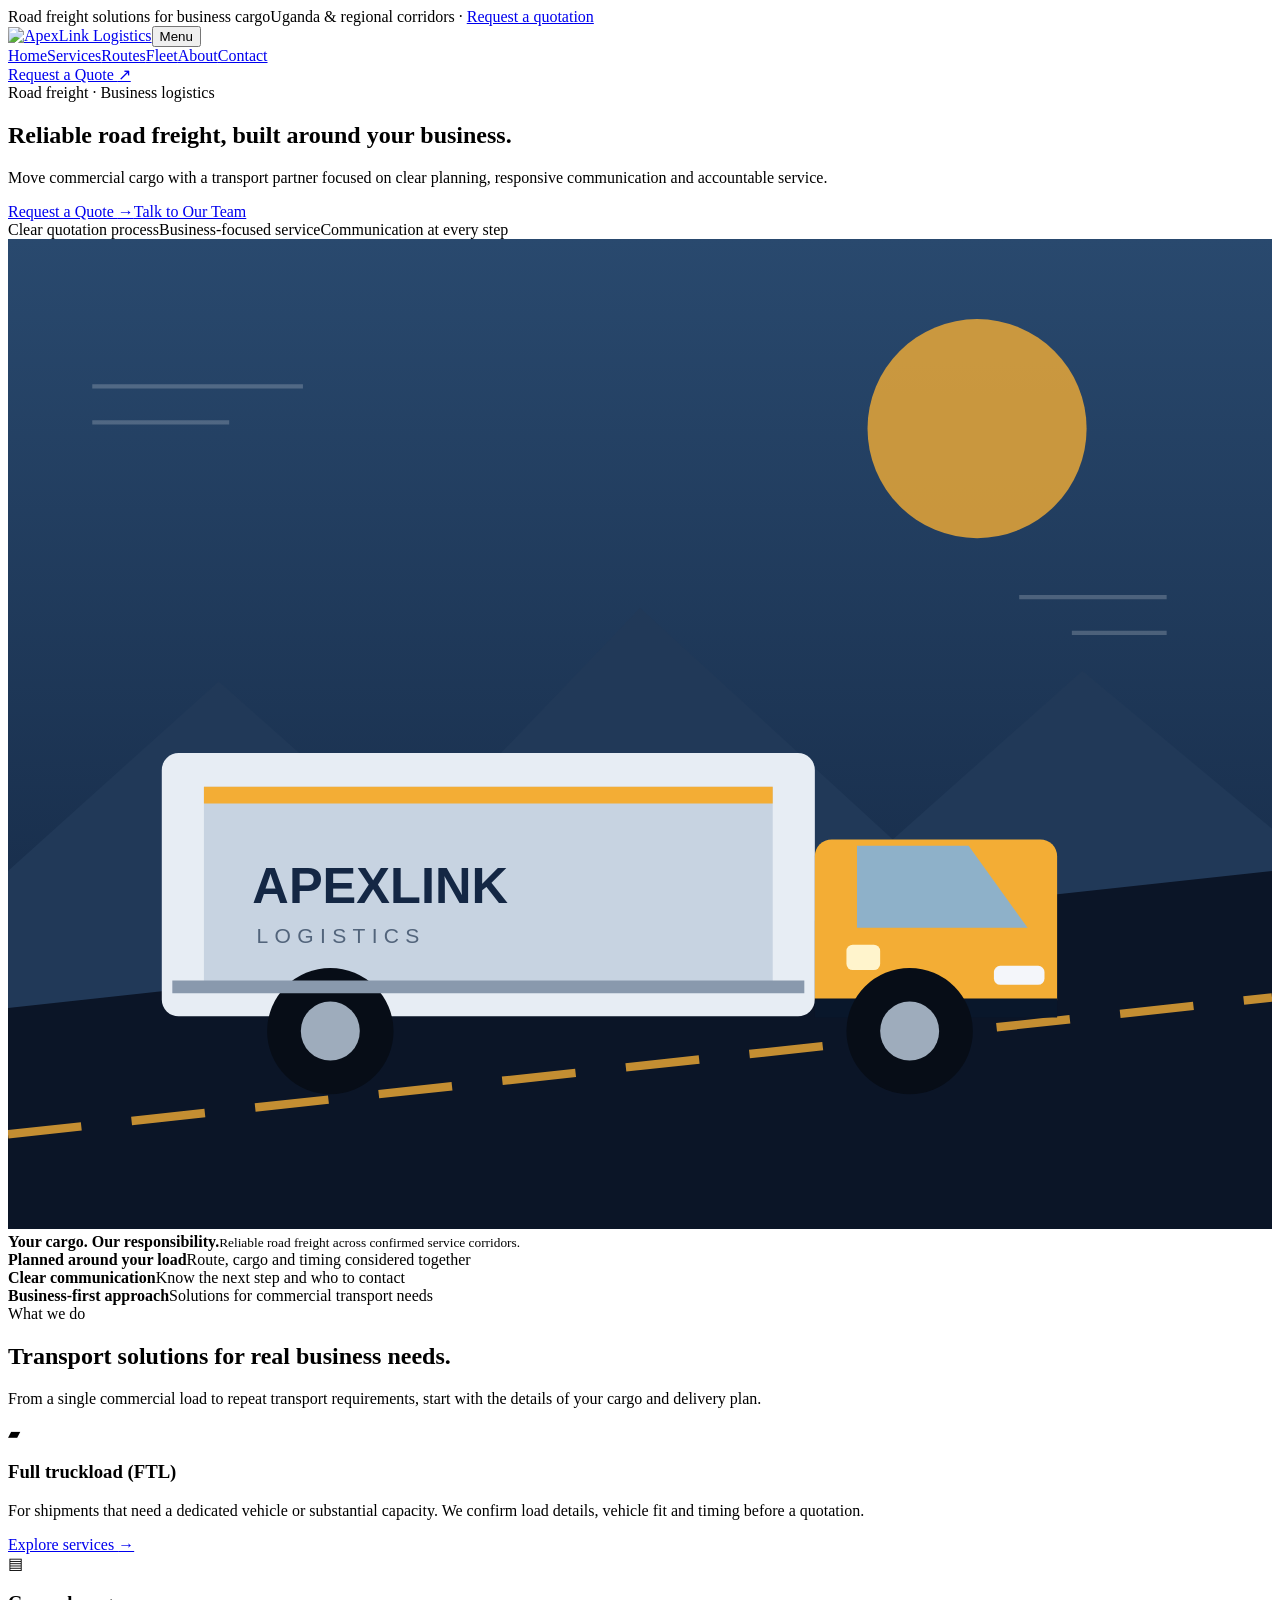
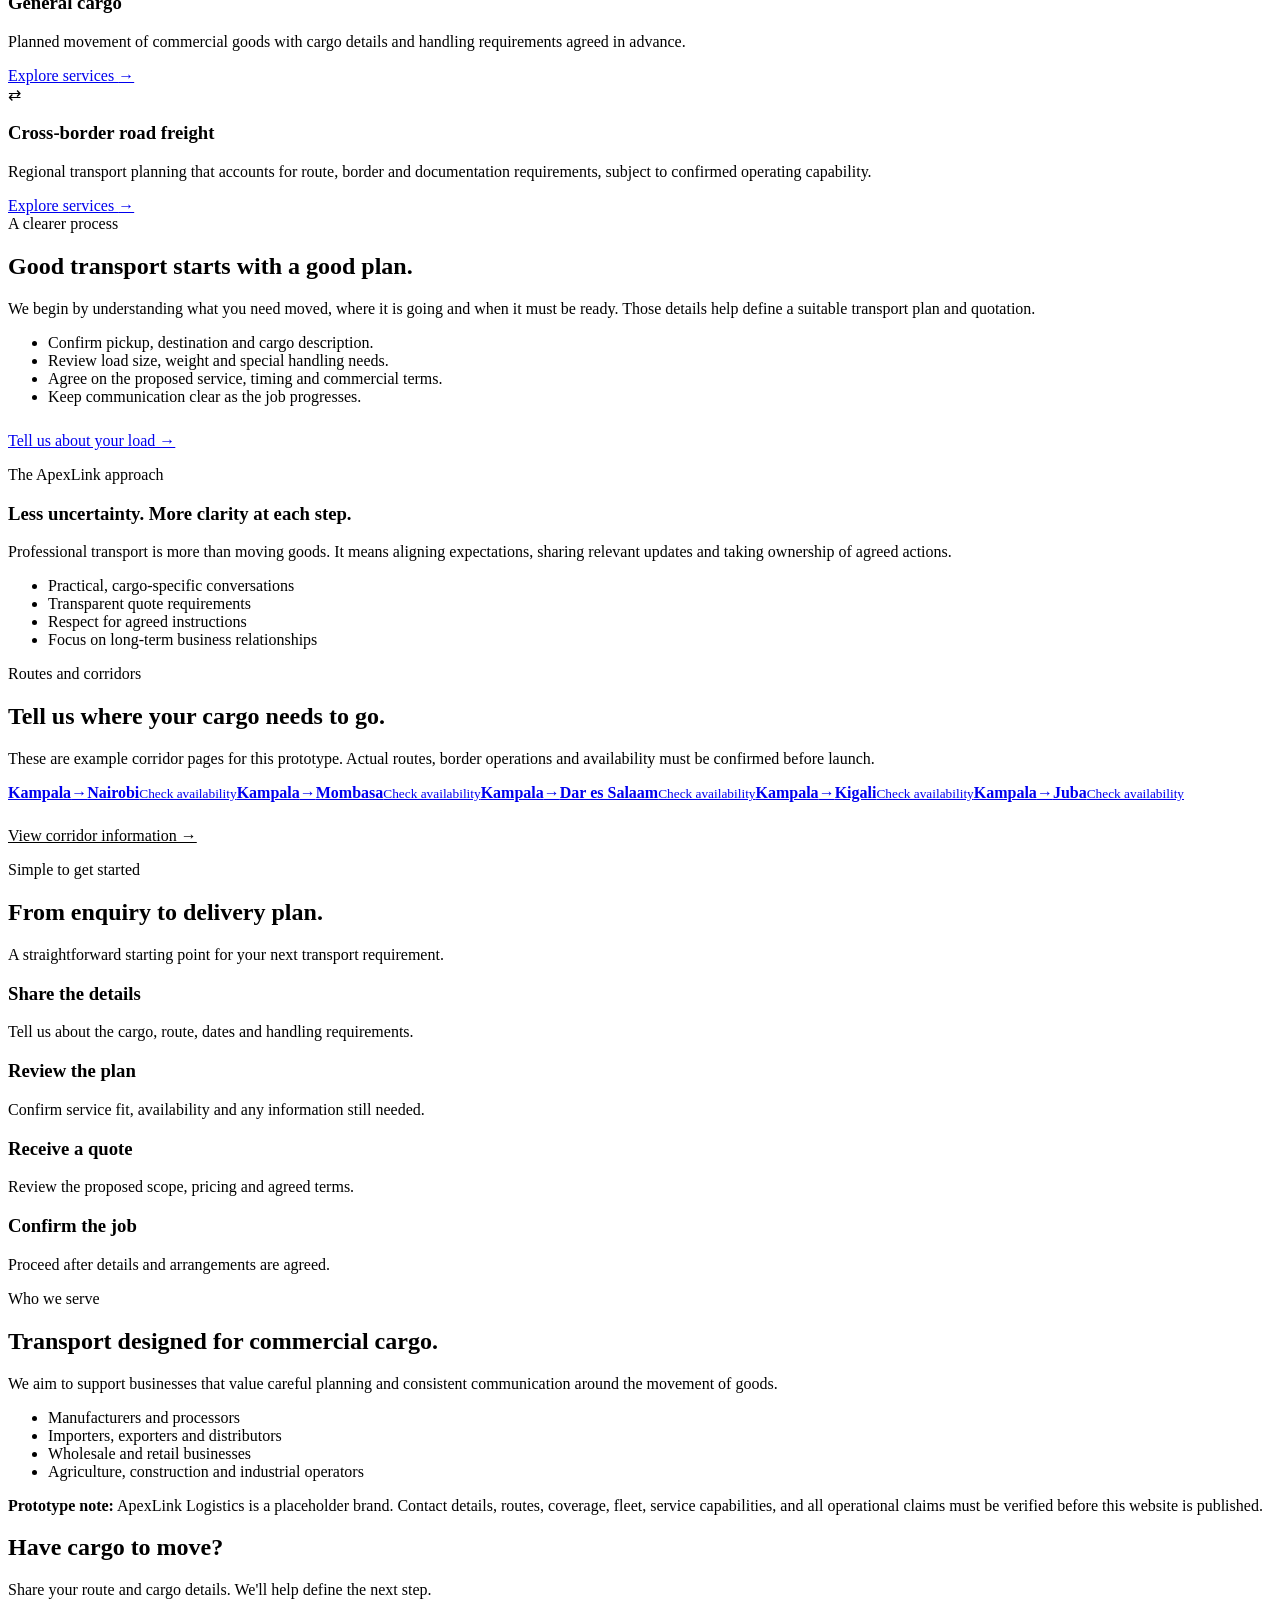
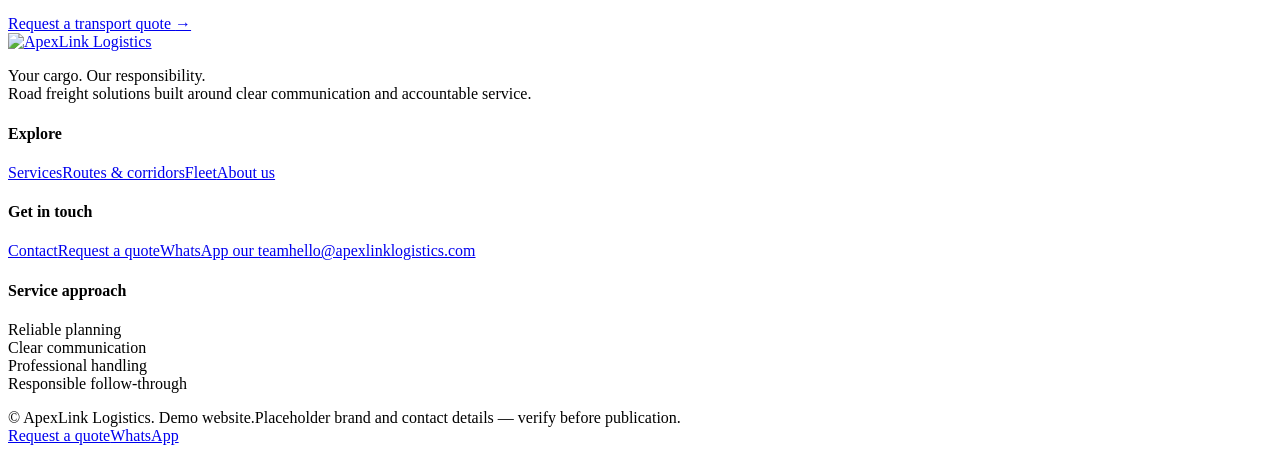
==== index.html @ e0ac4824 "Add files via upload" ====
<!doctype html><html lang="en"><head><meta charset="utf-8"><meta name="viewport" content="width=device-width, initial-scale=1"><meta name="description" content="Business-focused road freight and commercial cargo transport. Request a quotation from ApexLink Logistics."><meta name="theme-color" content="#0b1930"><title>Reliable Road Freight Across East Africa | ApexLink Logistics</title><link rel="icon" href="assets/logo.svg" type="image/svg+xml"><link rel="stylesheet" href="styles.css"></head><body><div class="topbar"><div class="container"><span>Road freight solutions for business cargo</span><span class="topbar-right">Uganda &amp; regional corridors · <a href="contact.html">Request a quotation</a></span></div></div><div class="nav-wrap"><div class="container nav"><a href="index.html" aria-label="ApexLink Logistics home"><img class="logo" src="assets/logo.svg" alt="ApexLink Logistics"></a><button class="menu-toggle" aria-expanded="false" aria-label="Toggle navigation">Menu</button><nav class="nav-links" aria-label="Main navigation"><a class="active" href="index.html">Home</a><a class="" href="services.html">Services</a><a class="" href="routes.html">Routes</a><a class="" href="fleet.html">Fleet</a><a class="" href="about.html">About</a><a class="" href="contact.html">Contact</a></nav><div class="nav-actions"><a class="btn btn-primary" href="contact.html#quote">Request a Quote <span>↗</span></a></div></div></div><main><section class="hero"><div class="container hero-grid"><div class="hero-copy"><span class="eyebrow">Road freight · Business logistics</span><h1>Reliable road freight, built around your business.</h1><p class="lead">Move commercial cargo with a transport partner focused on clear planning, responsive communication and accountable service.</p><div class="hero-actions"><a class="btn btn-primary" href="contact.html#quote">Request a Quote <span>→</span></a><a class="btn btn-outline" data-whatsapp href="https://wa.me/256702773182">Talk to Our Team</a></div><div class="trust-row"><span>Clear quotation process</span><span>Business-focused service</span><span>Communication at every step</span></div></div><div class="hero-visual"><svg viewBox="0 0 600 470" xmlns="http://www.w3.org/2000/svg" aria-label="Illustration of a freight truck on the road" role="img"><defs><linearGradient id="sky" x1="0" y1="0" x2="0" y2="1"><stop stop-color="#29496e"/><stop offset="1" stop-color="#10213b"/></linearGradient></defs><rect width="600" height="470" fill="url(#sky)"/><circle cx="460" cy="90" r="52" fill="#f3ad35" opacity=".8"/><path d="M0 300 100 210 190 290 300 175 420 285 510 205 600 280V470H0Z" fill="#213958"/><path d="M0 365 600 300V470H0Z" fill="#0b1527"/><path d="M0 425 600 360" stroke="#f3ad35" stroke-width="4" stroke-dasharray="35 24" opacity=".8"/><g transform="translate(48 210)"><rect x="25" y="34" width="310" height="125" rx="8" fill="#e7edf4"/><path d="M45 50h270v93H45z" fill="#c7d3e1"/><path d="M45 50h270v8H45z" fill="#f3ad35"/><rect x="335" y="75" width="115" height="84" rx="8" fill="#f3ad35"/><path d="M355 78h53l28 39h-81z" fill="#8eb1c9"/><rect x="350" y="125" width="16" height="12" rx="3" fill="#fff4cc"/><rect x="420" y="135" width="24" height="9" rx="3" fill="#f4f6fa"/><path d="M335 155h115" stroke="#09172b" stroke-width="9"/><circle cx="105" cy="166" r="30" fill="#070d17"/><circle cx="105" cy="166" r="14" fill="#9eacbc"/><circle cx="380" cy="166" r="30" fill="#070d17"/><circle cx="380" cy="166" r="14" fill="#9eacbc"/><path d="M30 145h300" stroke="#8999ad" stroke-width="6"/><text x="68" y="105" font-family="Arial,sans-serif" font-size="24" font-weight="700" fill="#142744">APEXLINK</text><text x="70" y="124" font-family="Arial,sans-serif" font-size="10" letter-spacing="3" fill="#52647b">LOGISTICS</text></g><path d="M40 70h100M40 87h65M480 170h70M505 187h45" stroke="#fff" stroke-width="2" opacity=".2"/></svg><div class="visual-label"><strong>Your cargo. Our responsibility.</strong><small>Reliable road freight across confirmed service corridors.</small></div></div></div></section><div class="hero-stats"><div class="container stats-grid"><div class="stat"><strong>Planned around your load</strong><span>Route, cargo and timing considered together</span></div><div class="stat"><strong>Clear communication</strong><span>Know the next step and who to contact</span></div><div class="stat"><strong>Business-first approach</strong><span>Solutions for commercial transport needs</span></div></div></div><section class="section"><div class="container"><div class="section-head"><span class="eyebrow">What we do</span><h2>Transport solutions for real business needs.</h2><p>From a single commercial load to repeat transport requirements, start with the details of your cargo and delivery plan.</p></div><div class="cards"><article class="card"><div class="icon">▰</div><h3>Full truckload (FTL)</h3><p>For shipments that need a dedicated vehicle or substantial capacity. We confirm load details, vehicle fit and timing before a quotation.</p><a class="text-link" href="services.html">Explore services <span>→</span></a></article><article class="card"><div class="icon">▤</div><h3>General cargo</h3><p>Planned movement of commercial goods with cargo details and handling requirements agreed in advance.</p><a class="text-link" href="services.html">Explore services <span>→</span></a></article><article class="card"><div class="icon">⇄</div><h3>Cross-border road freight</h3><p>Regional transport planning that accounts for route, border and documentation requirements, subject to confirmed operating capability.</p><a class="text-link" href="services.html">Explore services <span>→</span></a></article></div></div></section><section class="section section-soft"><div class="container split"><div><span class="eyebrow">A clearer process</span><h2>Good transport starts with a good plan.</h2><p>We begin by understanding what you need moved, where it is going and when it must be ready. Those details help define a suitable transport plan and quotation.</p><ul class="check-list"><li>Confirm pickup, destination and cargo description.</li><li>Review load size, weight and special handling needs.</li><li>Agree on the proposed service, timing and commercial terms.</li><li>Keep communication clear as the job progresses.</li></ul><p style="margin-top:26px"><a class="btn btn-dark" href="contact.html#quote">Tell us about your load →</a></p></div><div class="feature-panel"><span class="eyebrow">The ApexLink approach</span><h3>Less uncertainty. More clarity at each step.</h3><p>Professional transport is more than moving goods. It means aligning expectations, sharing relevant updates and taking ownership of agreed actions.</p><ul class="check-list"><li>Practical, cargo-specific conversations</li><li>Transparent quote requirements</li><li>Respect for agreed instructions</li><li>Focus on long-term business relationships</li></ul></div></div></section><section class="section section-dark"><div class="container"><div class="section-head"><span class="eyebrow">Routes and corridors</span><h2>Tell us where your cargo needs to go.</h2><p>These are example corridor pages for this prototype. Actual routes, border operations and availability must be confirmed before launch.</p></div><div class="route-list"><a class="route" href="routes.html"><strong>Kampala</strong><span class="arrow">→</span><strong>Nairobi</strong><small>Check availability</small></a><a class="route" href="routes.html"><strong>Kampala</strong><span class="arrow">→</span><strong>Mombasa</strong><small>Check availability</small></a><a class="route" href="routes.html"><strong>Kampala</strong><span class="arrow">→</span><strong>Dar es Salaam</strong><small>Check availability</small></a><a class="route" href="routes.html"><strong>Kampala</strong><span class="arrow">→</span><strong>Kigali</strong><small>Check availability</small></a><a class="route" href="routes.html"><strong>Kampala</strong><span class="arrow">→</span><strong>Juba</strong><small>Check availability</small></a></div><p style="margin-top:25px"><a class="text-link" href="routes.html" style="color:var(--amber)">View corridor information →</a></p></div></section><section class="section"><div class="container"><div class="section-head center"><span class="eyebrow">Simple to get started</span><h2>From enquiry to delivery plan.</h2><p>A straightforward starting point for your next transport requirement.</p></div><div class="steps"><div class="step"><h3>Share the details</h3><p>Tell us about the cargo, route, dates and handling requirements.</p></div><div class="step"><h3>Review the plan</h3><p>Confirm service fit, availability and any information still needed.</p></div><div class="step"><h3>Receive a quote</h3><p>Review the proposed scope, pricing and agreed terms.</p></div><div class="step"><h3>Confirm the job</h3><p>Proceed after details and arrangements are agreed.</p></div></div></div></section><section class="section section-soft"><div class="container split"><div><span class="eyebrow">Who we serve</span><h2>Transport designed for commercial cargo.</h2><p>We aim to support businesses that value careful planning and consistent communication around the movement of goods.</p><ul class="check-list"><li>Manufacturers and processors</li><li>Importers, exporters and distributors</li><li>Wholesale and retail businesses</li><li>Agriculture, construction and industrial operators</li></ul></div><div><div class="notice"><strong>Prototype note:</strong> ApexLink Logistics is a placeholder brand. Contact details, routes, coverage, fleet, service capabilities, and all operational claims must be verified before this website is published.</div></div></div></section></main><section class="cta-band"><div class="container"><div><h2>Have cargo to move?</h2><p>Share your route and cargo details. We'll help define the next step.</p></div><a class="btn" href="contact.html#quote">Request a transport quote <span>→</span></a></div></section><footer class="footer"><div class="container"><div class="footer-grid"><div><a href="index.html"><img class="logo" src="assets/logo.svg" alt="ApexLink Logistics"></a><p>Your cargo. Our responsibility.<br>Road freight solutions built around clear communication and accountable service.</p></div><div><h4>Explore</h4><div class="footer-links"><a href="services.html">Services</a><a href="routes.html">Routes &amp; corridors</a><a href="fleet.html">Fleet</a><a href="about.html">About us</a></div></div><div><h4>Get in touch</h4><div class="footer-links"><a href="contact.html">Contact</a><a href="contact.html#quote">Request a quote</a><a href="https://wa.me/256702773182" data-whatsapp>WhatsApp our team</a><a href="mailto:hello@apexlinklogistics.com">hello@apexlinklogistics.com</a></div></div><div><h4>Service approach</h4><p>Reliable planning<br>Clear communication<br>Professional handling<br>Responsible follow-through</p></div></div><div class="footer-bottom"><span>© <span data-year></span> ApexLink Logistics. Demo website.</span><span>Placeholder brand and contact details — verify before publication.</span></div></div></footer><div class="mobile-sticky"><a class="btn btn-dark" href="contact.html#quote">Request a quote</a><a class="btn btn-primary" data-whatsapp href="https://wa.me/256702773182">WhatsApp</a></div><script src="script.js"></script></body></html>
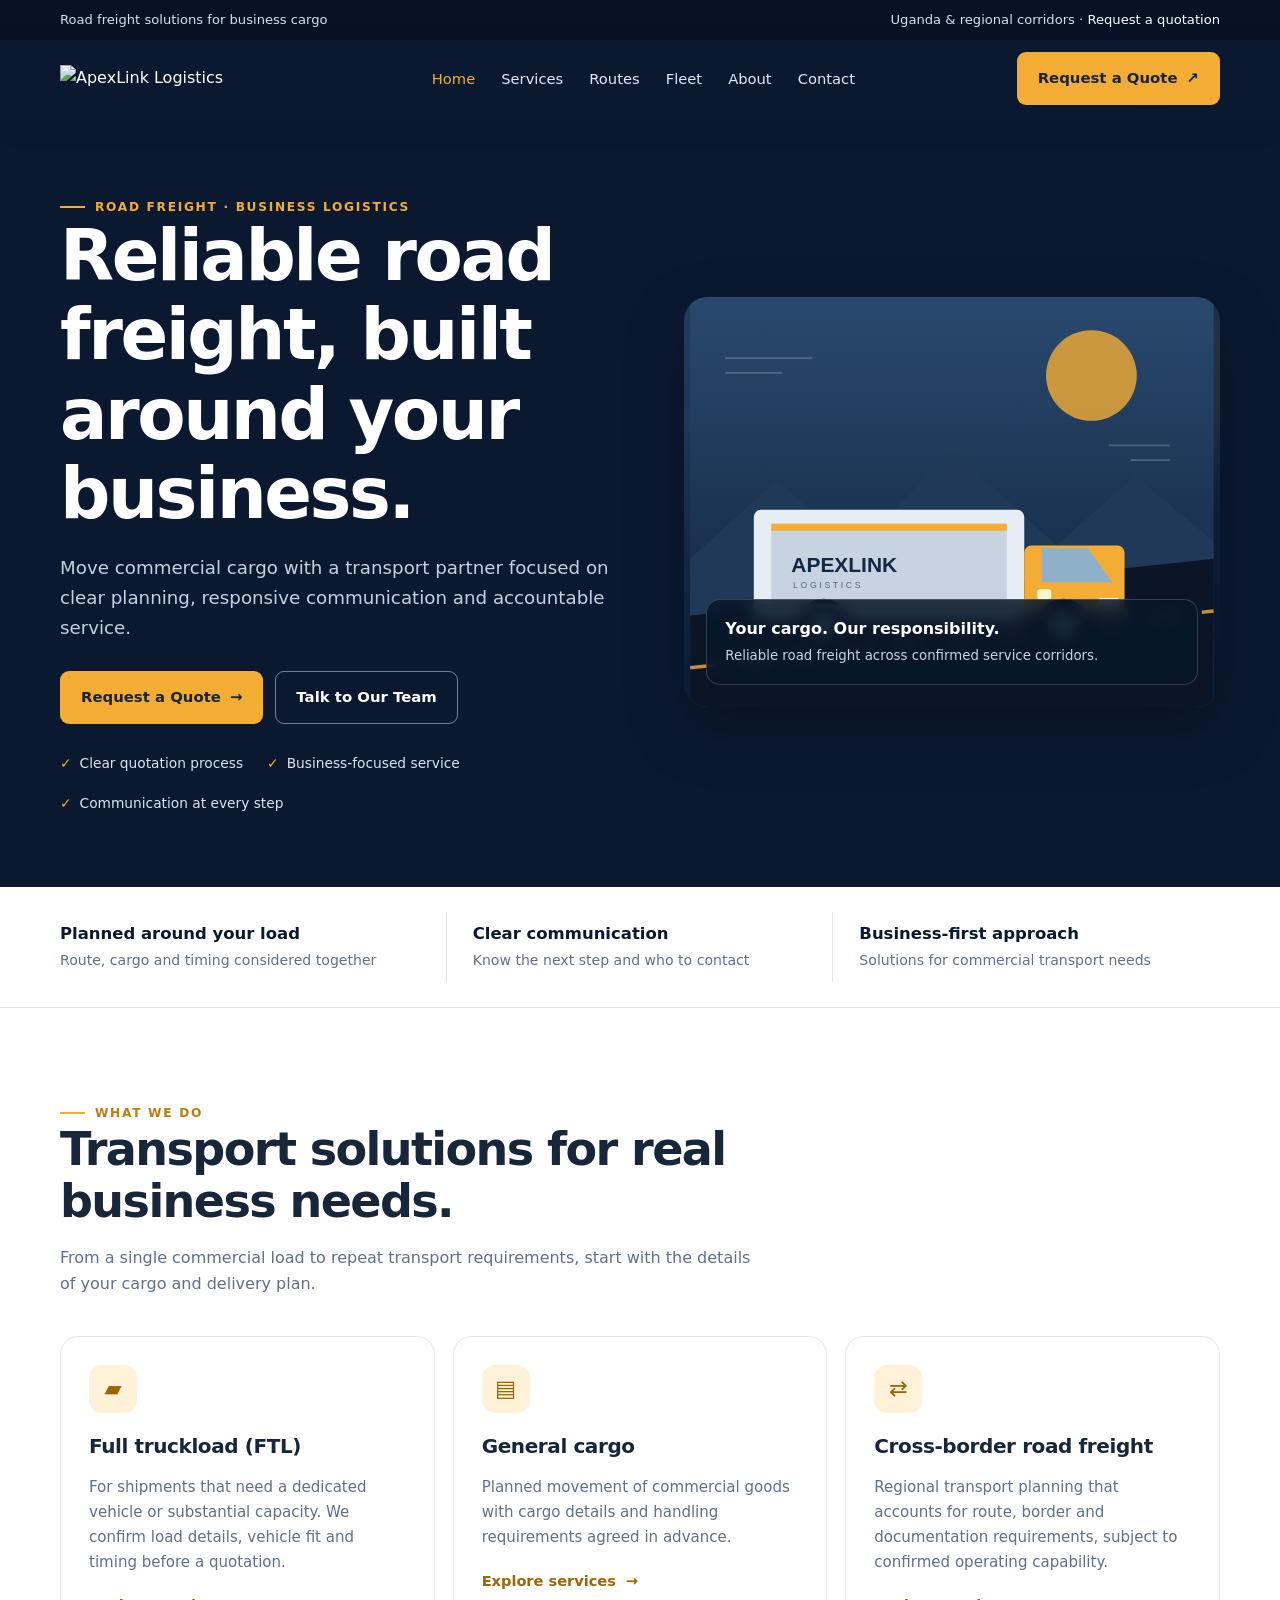
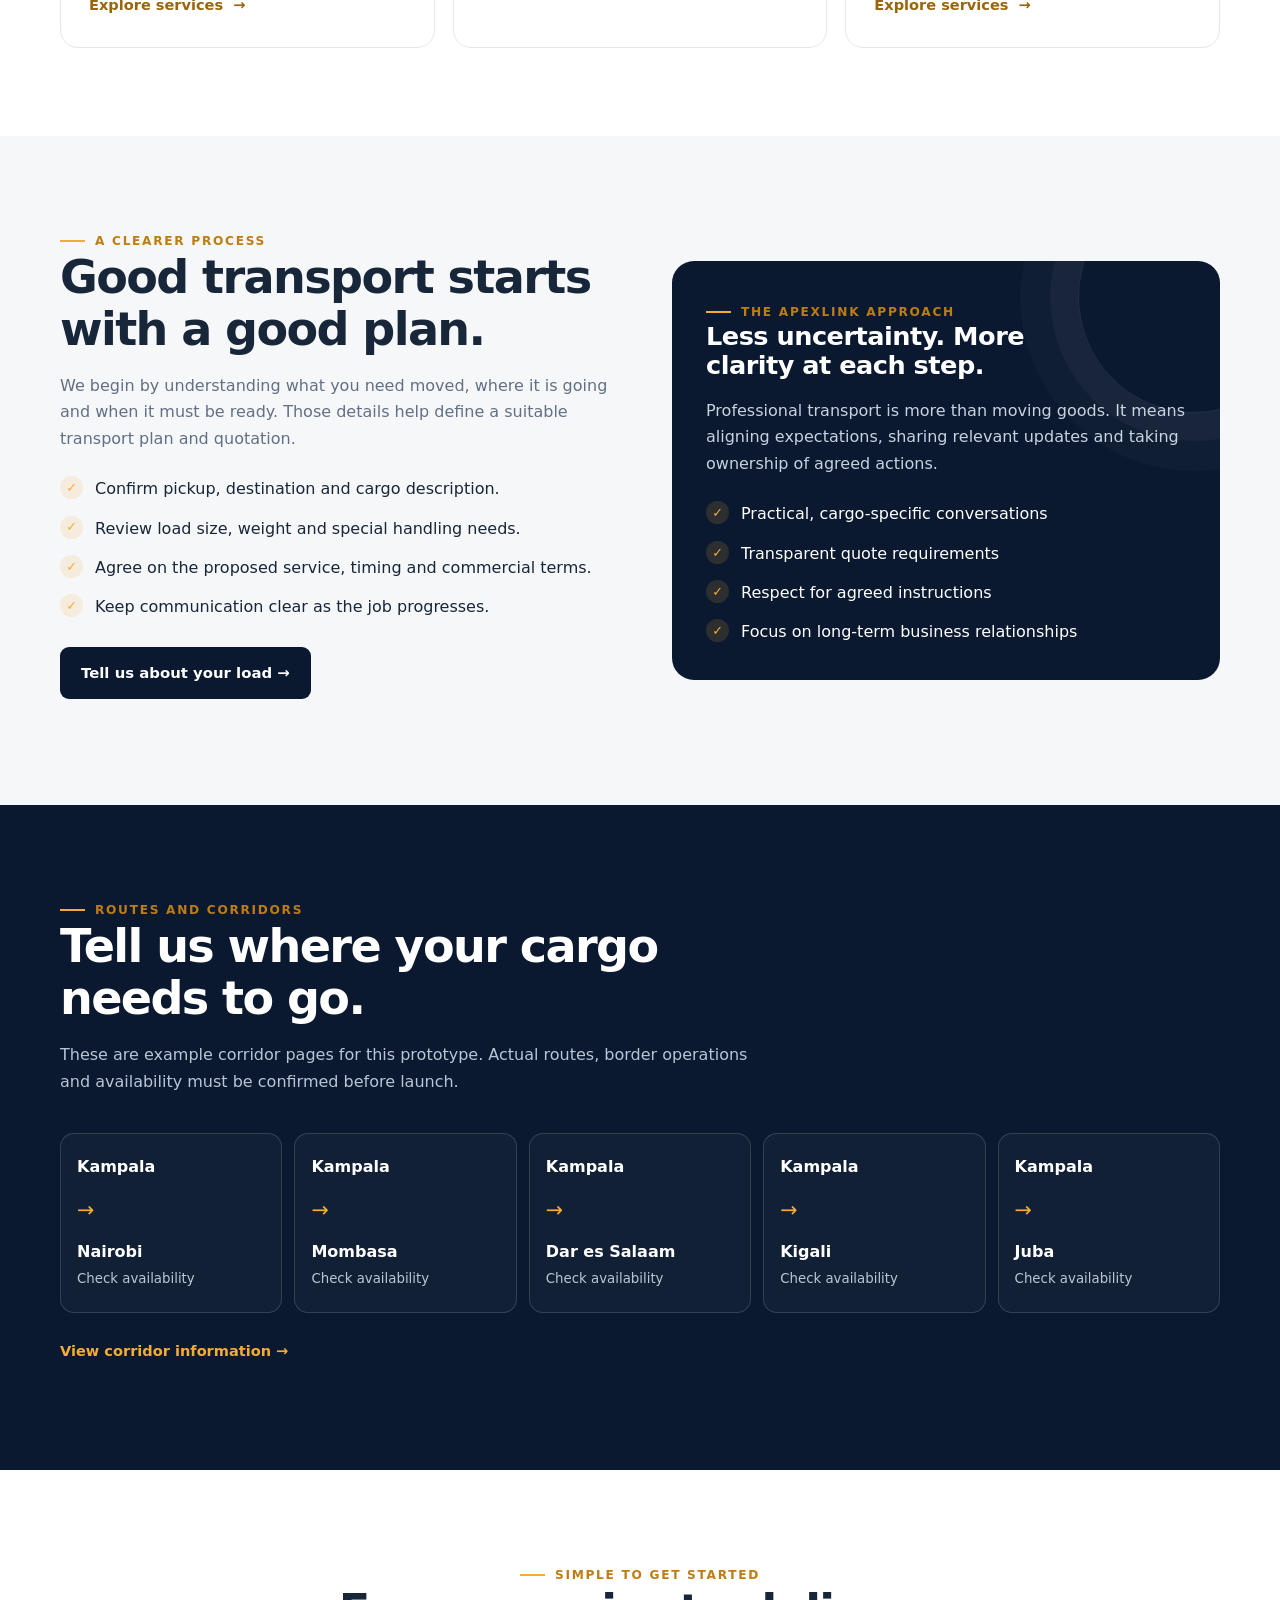
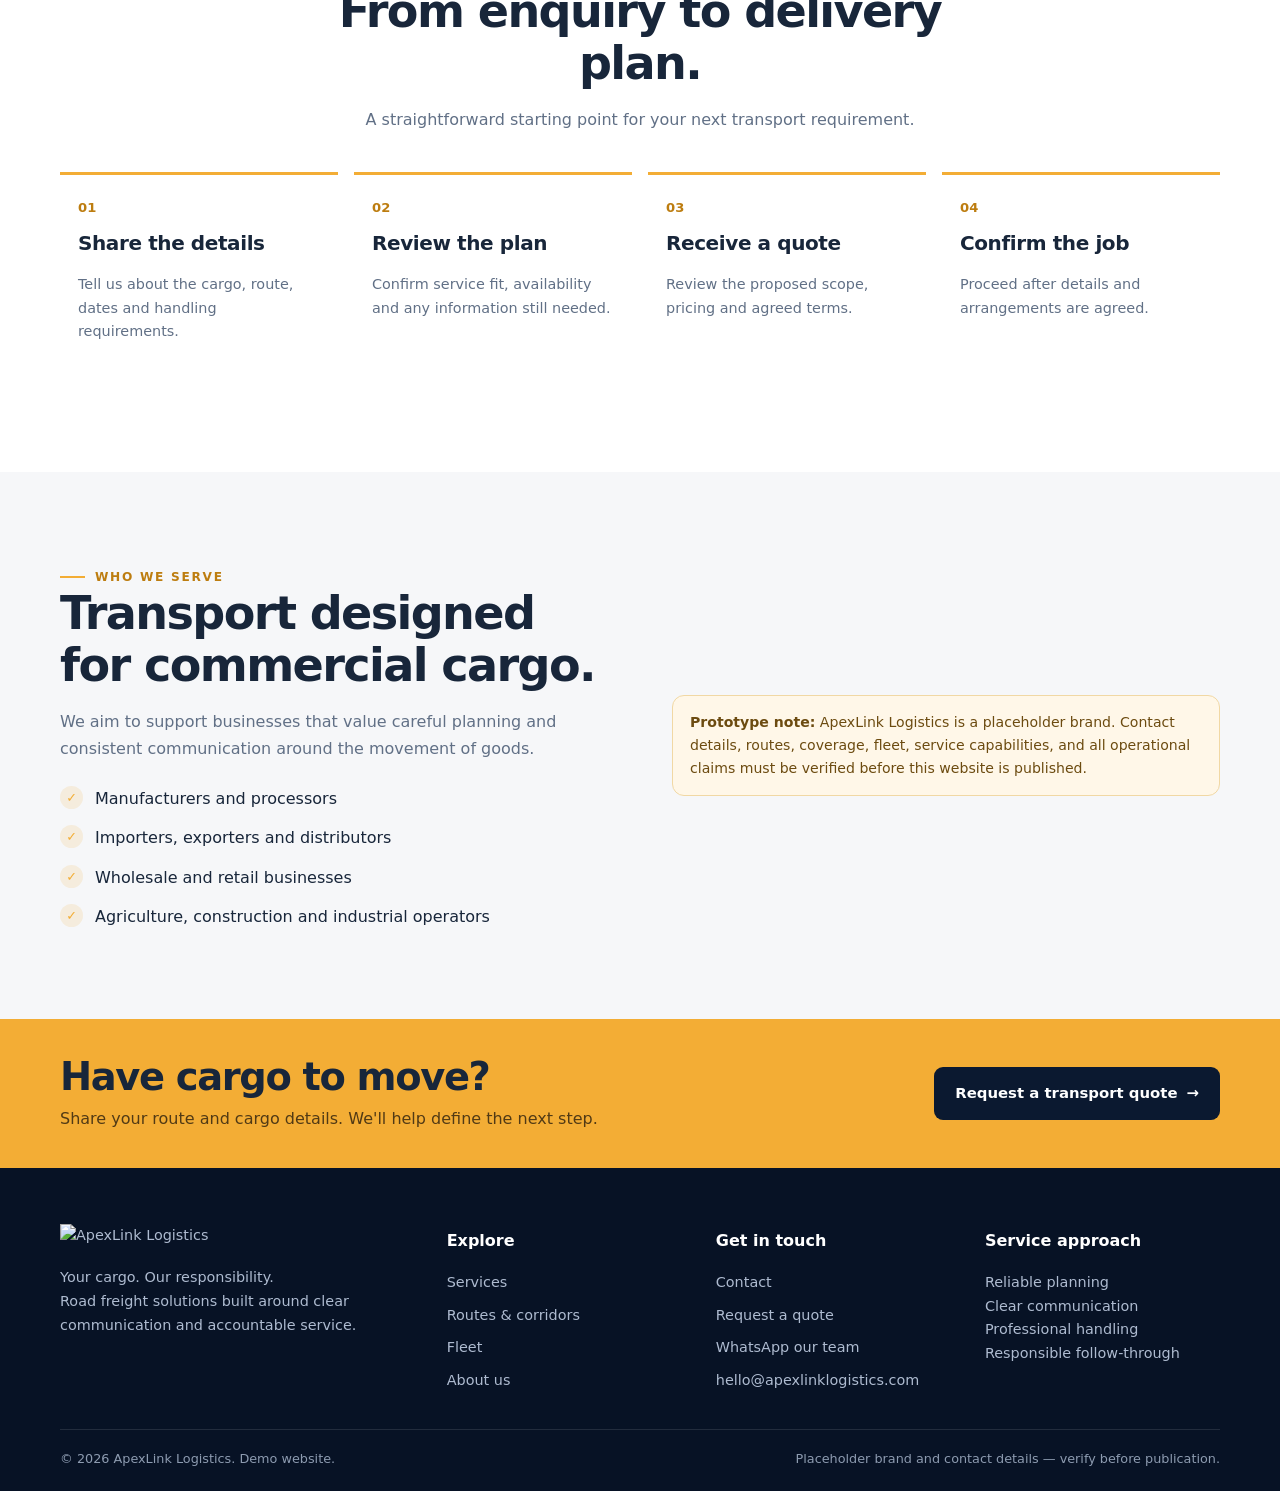
==== commit 387ef26b: "Add files via upload" ====
--- a/index.html
+++ b/index.html
@@ -1 +1 @@
-<!doctype html><html lang="en"><head><meta charset="utf-8"><meta name="viewport" content="width=device-width, initial-scale=1"><meta name="description" content="Business-focused road freight and commercial cargo transport. Request a quotation from ApexLink Logistics."><meta name="theme-color" content="#0b1930"><title>Reliable Road Freight Across East Africa | ApexLink Logistics</title><link rel="icon" href="assets/logo.svg" type="image/svg+xml"><link rel="stylesheet" href="styles.css"></head><body><div class="topbar"><div class="container"><span>Road freight solutions for business cargo</span><span class="topbar-right">Uganda &amp; regional corridors · <a href="contact.html">Request a quotation</a></span></div></div><div class="nav-wrap"><div class="container nav"><a href="index.html" aria-label="ApexLink Logistics home"><img class="logo" src="assets/logo.svg" alt="ApexLink Logistics"></a><button class="menu-toggle" aria-expanded="false" aria-label="Toggle navigation">Menu</button><nav class="nav-links" aria-label="Main navigation"><a class="active" href="index.html">Home</a><a class="" href="services.html">Services</a><a class="" href="routes.html">Routes</a><a class="" href="fleet.html">Fleet</a><a class="" href="about.html">About</a><a class="" href="contact.html">Contact</a></nav><div class="nav-actions"><a class="btn btn-primary" href="contact.html#quote">Request a Quote <span>↗</span></a></div></div></div><main><section class="hero"><div class="container hero-grid"><div class="hero-copy"><span class="eyebrow">Road freight · Business logistics</span><h1>Reliable road freight, built around your business.</h1><p class="lead">Move commercial cargo with a transport partner focused on clear planning, responsive communication and accountable service.</p><div class="hero-actions"><a class="btn btn-primary" href="contact.html#quote">Request a Quote <span>→</span></a><a class="btn btn-outline" data-whatsapp href="https://wa.me/256702773182">Talk to Our Team</a></div><div class="trust-row"><span>Clear quotation process</span><span>Business-focused service</span><span>Communication at every step</span></div></div><div class="hero-visual"><svg viewBox="0 0 600 470" xmlns="http://www.w3.org/2000/svg" aria-label="Illustration of a freight truck on the road" role="img"><defs><linearGradient id="sky" x1="0" y1="0" x2="0" y2="1"><stop stop-color="#29496e"/><stop offset="1" stop-color="#10213b"/></linearGradient></defs><rect width="600" height="470" fill="url(#sky)"/><circle cx="460" cy="90" r="52" fill="#f3ad35" opacity=".8"/><path d="M0 300 100 210 190 290 300 175 420 285 510 205 600 280V470H0Z" fill="#213958"/><path d="M0 365 600 300V470H0Z" fill="#0b1527"/><path d="M0 425 600 360" stroke="#f3ad35" stroke-width="4" stroke-dasharray="35 24" opacity=".8"/><g transform="translate(48 210)"><rect x="25" y="34" width="310" height="125" rx="8" fill="#e7edf4"/><path d="M45 50h270v93H45z" fill="#c7d3e1"/><path d="M45 50h270v8H45z" fill="#f3ad35"/><rect x="335" y="75" width="115" height="84" rx="8" fill="#f3ad35"/><path d="M355 78h53l28 39h-81z" fill="#8eb1c9"/><rect x="350" y="125" width="16" height="12" rx="3" fill="#fff4cc"/><rect x="420" y="135" width="24" height="9" rx="3" fill="#f4f6fa"/><path d="M335 155h115" stroke="#09172b" stroke-width="9"/><circle cx="105" cy="166" r="30" fill="#070d17"/><circle cx="105" cy="166" r="14" fill="#9eacbc"/><circle cx="380" cy="166" r="30" fill="#070d17"/><circle cx="380" cy="166" r="14" fill="#9eacbc"/><path d="M30 145h300" stroke="#8999ad" stroke-width="6"/><text x="68" y="105" font-family="Arial,sans-serif" font-size="24" font-weight="700" fill="#142744">APEXLINK</text><text x="70" y="124" font-family="Arial,sans-serif" font-size="10" letter-spacing="3" fill="#52647b">LOGISTICS</text></g><path d="M40 70h100M40 87h65M480 170h70M505 187h45" stroke="#fff" stroke-width="2" opacity=".2"/></svg><div class="visual-label"><strong>Your cargo. Our responsibility.</strong><small>Reliable road freight across confirmed service corridors.</small></div></div></div></section><div class="hero-stats"><div class="container stats-grid"><div class="stat"><strong>Planned around your load</strong><span>Route, cargo and timing considered together</span></div><div class="stat"><strong>Clear communication</strong><span>Know the next step and who to contact</span></div><div class="stat"><strong>Business-first approach</strong><span>Solutions for commercial transport needs</span></div></div></div><section class="section"><div class="container"><div class="section-head"><span class="eyebrow">What we do</span><h2>Transport solutions for real business needs.</h2><p>From a single commercial load to repeat transport requirements, start with the details of your cargo and delivery plan.</p></div><div class="cards"><article class="card"><div class="icon">▰</div><h3>Full truckload (FTL)</h3><p>For shipments that need a dedicated vehicle or substantial capacity. We confirm load details, vehicle fit and timing before a quotation.</p><a class="text-link" href="services.html">Explore services <span>→</span></a></article><article class="card"><div class="icon">▤</div><h3>General cargo</h3><p>Planned movement of commercial goods with cargo details and handling requirements agreed in advance.</p><a class="text-link" href="services.html">Explore services <span>→</span></a></article><article class="card"><div class="icon">⇄</div><h3>Cross-border road freight</h3><p>Regional transport planning that accounts for route, border and documentation requirements, subject to confirmed operating capability.</p><a class="text-link" href="services.html">Explore services <span>→</span></a></article></div></div></section><section class="section section-soft"><div class="container split"><div><span class="eyebrow">A clearer process</span><h2>Good transport starts with a good plan.</h2><p>We begin by understanding what you need moved, where it is going and when it must be ready. Those details help define a suitable transport plan and quotation.</p><ul class="check-list"><li>Confirm pickup, destination and cargo description.</li><li>Review load size, weight and special handling needs.</li><li>Agree on the proposed service, timing and commercial terms.</li><li>Keep communication clear as the job progresses.</li></ul><p style="margin-top:26px"><a class="btn btn-dark" href="contact.html#quote">Tell us about your load →</a></p></div><div class="feature-panel"><span class="eyebrow">The ApexLink approach</span><h3>Less uncertainty. More clarity at each step.</h3><p>Professional transport is more than moving goods. It means aligning expectations, sharing relevant updates and taking ownership of agreed actions.</p><ul class="check-list"><li>Practical, cargo-specific conversations</li><li>Transparent quote requirements</li><li>Respect for agreed instructions</li><li>Focus on long-term business relationships</li></ul></div></div></section><section class="section section-dark"><div class="container"><div class="section-head"><span class="eyebrow">Routes and corridors</span><h2>Tell us where your cargo needs to go.</h2><p>These are example corridor pages for this prototype. Actual routes, border operations and availability must be confirmed before launch.</p></div><div class="route-list"><a class="route" href="routes.html"><strong>Kampala</strong><span class="arrow">→</span><strong>Nairobi</strong><small>Check availability</small></a><a class="route" href="routes.html"><strong>Kampala</strong><span class="arrow">→</span><strong>Mombasa</strong><small>Check availability</small></a><a class="route" href="routes.html"><strong>Kampala</strong><span class="arrow">→</span><strong>Dar es Salaam</strong><small>Check availability</small></a><a class="route" href="routes.html"><strong>Kampala</strong><span class="arrow">→</span><strong>Kigali</strong><small>Check availability</small></a><a class="route" href="routes.html"><strong>Kampala</strong><span class="arrow">→</span><strong>Juba</strong><small>Check availability</small></a></div><p style="margin-top:25px"><a class="text-link" href="routes.html" style="color:var(--amber)">View corridor information →</a></p></div></section><section class="section"><div class="container"><div class="section-head center"><span class="eyebrow">Simple to get started</span><h2>From enquiry to delivery plan.</h2><p>A straightforward starting point for your next transport requirement.</p></div><div class="steps"><div class="step"><h3>Share the details</h3><p>Tell us about the cargo, route, dates and handling requirements.</p></div><div class="step"><h3>Review the plan</h3><p>Confirm service fit, availability and any information still needed.</p></div><div class="step"><h3>Receive a quote</h3><p>Review the proposed scope, pricing and agreed terms.</p></div><div class="step"><h3>Confirm the job</h3><p>Proceed after details and arrangements are agreed.</p></div></div></div></section><section class="section section-soft"><div class="container split"><div><span class="eyebrow">Who we serve</span><h2>Transport designed for commercial cargo.</h2><p>We aim to support businesses that value careful planning and consistent communication around the movement of goods.</p><ul class="check-list"><li>Manufacturers and processors</li><li>Importers, exporters and distributors</li><li>Wholesale and retail businesses</li><li>Agriculture, construction and industrial operators</li></ul></div><div><div class="notice"><strong>Prototype note:</strong> ApexLink Logistics is a placeholder brand. Contact details, routes, coverage, fleet, service capabilities, and all operational claims must be verified before this website is published.</div></div></div></section></main><section class="cta-band"><div class="container"><div><h2>Have cargo to move?</h2><p>Share your route and cargo details. We'll help define the next step.</p></div><a class="btn" href="contact.html#quote">Request a transport quote <span>→</span></a></div></section><footer class="footer"><div class="container"><div class="footer-grid"><div><a href="index.html"><img class="logo" src="assets/logo.svg" alt="ApexLink Logistics"></a><p>Your cargo. Our responsibility.<br>Road freight solutions built around clear communication and accountable service.</p></div><div><h4>Explore</h4><div class="footer-links"><a href="services.html">Services</a><a href="routes.html">Routes &amp; corridors</a><a href="fleet.html">Fleet</a><a href="about.html">About us</a></div></div><div><h4>Get in touch</h4><div class="footer-links"><a href="contact.html">Contact</a><a href="contact.html#quote">Request a quote</a><a href="https://wa.me/256702773182" data-whatsapp>WhatsApp our team</a><a href="mailto:hello@apexlinklogistics.com">hello@apexlinklogistics.com</a></div></div><div><h4>Service approach</h4><p>Reliable planning<br>Clear communication<br>Professional handling<br>Responsible follow-through</p></div></div><div class="footer-bottom"><span>© <span data-year></span> ApexLink Logistics. Demo website.</span><span>Placeholder brand and contact details — verify before publication.</span></div></div></footer><div class="mobile-sticky"><a class="btn btn-dark" href="contact.html#quote">Request a quote</a><a class="btn btn-primary" data-whatsapp href="https://wa.me/256702773182">WhatsApp</a></div><script src="script.js"></script></body></html>+<!doctype html><html lang="en"><head><meta charset="utf-8"><meta name="viewport" content="width=device-width, initial-scale=1"><meta name="description" content="Business-focused road freight and commercial cargo transport. Request a quotation from ApexLink Logistics."><meta name="theme-color" content="#0b1930"><title>Reliable Road Freight Across East Africa | ApexLink Logistics</title><link rel="icon" href="assets/logo.svg" type="image/svg+xml"><link rel="stylesheet" href="styles.css"></head><body><div class="topbar"><div class="container"><span>Road freight solutions for business cargo</span><span class="topbar-right">Uganda &amp; regional corridors · <a href="contact.html">Request a quotation</a></span></div></div><div class="nav-wrap"><div class="container nav"><a href="index.html" aria-label="ApexLink Logistics home"><img class="logo" src="assets/logo.svg" alt="ApexLink Logistics"></a><button class="menu-toggle" aria-expanded="false" aria-label="Toggle navigation">Menu</button><nav class="nav-links" aria-label="Main navigation"><a class="active" href="index.html">Home</a><a class="" href="services.html">Services</a><a class="" href="routes.html">Routes</a><a class="" href="fleet.html">Fleet</a><a class="" href="about.html">About</a><a class="" href="contact.html">Contact</a></nav><div class="nav-actions"><a class="btn btn-primary" href="contact.html#quote">Request a Quote <span>↗</span></a></div></div></div><main><section class="hero"><div class="container hero-grid"><div class="hero-copy"><span class="eyebrow">Road freight · Business logistics</span><h1>Reliable road freight, built around your business.</h1><p class="lead">Move commercial cargo with a transport partner focused on clear planning, responsive communication and accountable service.</p><div class="hero-actions"><a class="btn btn-primary" href="contact.html#quote">Request a Quote <span>→</span></a><a class="btn btn-outline" data-whatsapp href="https://wa.me/256700000000">Talk to Our Team</a></div><div class="trust-row"><span>Clear quotation process</span><span>Business-focused service</span><span>Communication at every step</span></div></div><div class="hero-visual"><svg viewBox="0 0 600 470" xmlns="http://www.w3.org/2000/svg" aria-label="Illustration of a freight truck on the road" role="img"><defs><linearGradient id="sky" x1="0" y1="0" x2="0" y2="1"><stop stop-color="#29496e"/><stop offset="1" stop-color="#10213b"/></linearGradient></defs><rect width="600" height="470" fill="url(#sky)"/><circle cx="460" cy="90" r="52" fill="#f3ad35" opacity=".8"/><path d="M0 300 100 210 190 290 300 175 420 285 510 205 600 280V470H0Z" fill="#213958"/><path d="M0 365 600 300V470H0Z" fill="#0b1527"/><path d="M0 425 600 360" stroke="#f3ad35" stroke-width="4" stroke-dasharray="35 24" opacity=".8"/><g transform="translate(48 210)"><rect x="25" y="34" width="310" height="125" rx="8" fill="#e7edf4"/><path d="M45 50h270v93H45z" fill="#c7d3e1"/><path d="M45 50h270v8H45z" fill="#f3ad35"/><rect x="335" y="75" width="115" height="84" rx="8" fill="#f3ad35"/><path d="M355 78h53l28 39h-81z" fill="#8eb1c9"/><rect x="350" y="125" width="16" height="12" rx="3" fill="#fff4cc"/><rect x="420" y="135" width="24" height="9" rx="3" fill="#f4f6fa"/><path d="M335 155h115" stroke="#09172b" stroke-width="9"/><circle cx="105" cy="166" r="30" fill="#070d17"/><circle cx="105" cy="166" r="14" fill="#9eacbc"/><circle cx="380" cy="166" r="30" fill="#070d17"/><circle cx="380" cy="166" r="14" fill="#9eacbc"/><path d="M30 145h300" stroke="#8999ad" stroke-width="6"/><text x="68" y="105" font-family="Arial,sans-serif" font-size="24" font-weight="700" fill="#142744">APEXLINK</text><text x="70" y="124" font-family="Arial,sans-serif" font-size="10" letter-spacing="3" fill="#52647b">LOGISTICS</text></g><path d="M40 70h100M40 87h65M480 170h70M505 187h45" stroke="#fff" stroke-width="2" opacity=".2"/></svg><div class="visual-label"><strong>Your cargo. Our responsibility.</strong><small>Reliable road freight across confirmed service corridors.</small></div></div></div></section><div class="hero-stats"><div class="container stats-grid"><div class="stat"><strong>Planned around your load</strong><span>Route, cargo and timing considered together</span></div><div class="stat"><strong>Clear communication</strong><span>Know the next step and who to contact</span></div><div class="stat"><strong>Business-first approach</strong><span>Solutions for commercial transport needs</span></div></div></div><section class="section"><div class="container"><div class="section-head"><span class="eyebrow">What we do</span><h2>Transport solutions for real business needs.</h2><p>From a single commercial load to repeat transport requirements, start with the details of your cargo and delivery plan.</p></div><div class="cards"><article class="card"><div class="icon">▰</div><h3>Full truckload (FTL)</h3><p>For shipments that need a dedicated vehicle or substantial capacity. We confirm load details, vehicle fit and timing before a quotation.</p><a class="text-link" href="services.html">Explore services <span>→</span></a></article><article class="card"><div class="icon">▤</div><h3>General cargo</h3><p>Planned movement of commercial goods with cargo details and handling requirements agreed in advance.</p><a class="text-link" href="services.html">Explore services <span>→</span></a></article><article class="card"><div class="icon">⇄</div><h3>Cross-border road freight</h3><p>Regional transport planning that accounts for route, border and documentation requirements, subject to confirmed operating capability.</p><a class="text-link" href="services.html">Explore services <span>→</span></a></article></div></div></section><section class="section section-soft"><div class="container split"><div><span class="eyebrow">A clearer process</span><h2>Good transport starts with a good plan.</h2><p>We begin by understanding what you need moved, where it is going and when it must be ready. Those details help define a suitable transport plan and quotation.</p><ul class="check-list"><li>Confirm pickup, destination and cargo description.</li><li>Review load size, weight and special handling needs.</li><li>Agree on the proposed service, timing and commercial terms.</li><li>Keep communication clear as the job progresses.</li></ul><p style="margin-top:26px"><a class="btn btn-dark" href="contact.html#quote">Tell us about your load →</a></p></div><div class="feature-panel"><span class="eyebrow">The ApexLink approach</span><h3>Less uncertainty. More clarity at each step.</h3><p>Professional transport is more than moving goods. It means aligning expectations, sharing relevant updates and taking ownership of agreed actions.</p><ul class="check-list"><li>Practical, cargo-specific conversations</li><li>Transparent quote requirements</li><li>Respect for agreed instructions</li><li>Focus on long-term business relationships</li></ul></div></div></section><section class="section section-dark"><div class="container"><div class="section-head"><span class="eyebrow">Routes and corridors</span><h2>Tell us where your cargo needs to go.</h2><p>These are example corridor pages for this prototype. Actual routes, border operations and availability must be confirmed before launch.</p></div><div class="route-list"><a class="route" href="routes.html"><strong>Kampala</strong><span class="arrow">→</span><strong>Nairobi</strong><small>Check availability</small></a><a class="route" href="routes.html"><strong>Kampala</strong><span class="arrow">→</span><strong>Mombasa</strong><small>Check availability</small></a><a class="route" href="routes.html"><strong>Kampala</strong><span class="arrow">→</span><strong>Dar es Salaam</strong><small>Check availability</small></a><a class="route" href="routes.html"><strong>Kampala</strong><span class="arrow">→</span><strong>Kigali</strong><small>Check availability</small></a><a class="route" href="routes.html"><strong>Kampala</strong><span class="arrow">→</span><strong>Juba</strong><small>Check availability</small></a></div><p style="margin-top:25px"><a class="text-link" href="routes.html" style="color:var(--amber)">View corridor information →</a></p></div></section><section class="section"><div class="container"><div class="section-head center"><span class="eyebrow">Simple to get started</span><h2>From enquiry to delivery plan.</h2><p>A straightforward starting point for your next transport requirement.</p></div><div class="steps"><div class="step"><h3>Share the details</h3><p>Tell us about the cargo, route, dates and handling requirements.</p></div><div class="step"><h3>Review the plan</h3><p>Confirm service fit, availability and any information still needed.</p></div><div class="step"><h3>Receive a quote</h3><p>Review the proposed scope, pricing and agreed terms.</p></div><div class="step"><h3>Confirm the job</h3><p>Proceed after details and arrangements are agreed.</p></div></div></div></section><section class="section section-soft"><div class="container split"><div><span class="eyebrow">Who we serve</span><h2>Transport designed for commercial cargo.</h2><p>We aim to support businesses that value careful planning and consistent communication around the movement of goods.</p><ul class="check-list"><li>Manufacturers and processors</li><li>Importers, exporters and distributors</li><li>Wholesale and retail businesses</li><li>Agriculture, construction and industrial operators</li></ul></div><div><div class="notice"><strong>Prototype note:</strong> ApexLink Logistics is a placeholder brand. Contact details, routes, coverage, fleet, service capabilities, and all operational claims must be verified before this website is published.</div></div></div></section></main><section class="cta-band"><div class="container"><div><h2>Have cargo to move?</h2><p>Share your route and cargo details. We'll help define the next step.</p></div><a class="btn" href="contact.html#quote">Request a transport quote <span>→</span></a></div></section><footer class="footer"><div class="container"><div class="footer-grid"><div><a href="index.html"><img class="logo" src="assets/logo.svg" alt="ApexLink Logistics"></a><p>Your cargo. Our responsibility.<br>Road freight solutions built around clear communication and accountable service.</p></div><div><h4>Explore</h4><div class="footer-links"><a href="services.html">Services</a><a href="routes.html">Routes &amp; corridors</a><a href="fleet.html">Fleet</a><a href="about.html">About us</a></div></div><div><h4>Get in touch</h4><div class="footer-links"><a href="contact.html">Contact</a><a href="contact.html#quote">Request a quote</a><a href="https://wa.me/256700000000" data-whatsapp>WhatsApp our team</a><a href="mailto:hello@apexlinklogistics.com">hello@apexlinklogistics.com</a></div></div><div><h4>Service approach</h4><p>Reliable planning<br>Clear communication<br>Professional handling<br>Responsible follow-through</p></div></div><div class="footer-bottom"><span>© <span data-year></span> ApexLink Logistics. Demo website.</span><span>Placeholder brand and contact details — verify before publication.</span></div></div></footer><div class="mobile-sticky"><a class="btn btn-dark" href="contact.html#quote">Request a quote</a><a class="btn btn-primary" data-whatsapp href="https://wa.me/256700000000">WhatsApp</a></div><script src="script.js"></script></body></html>
--- a/styles.css
+++ b/styles.css
@@ -0,0 +1,5 @@
+:root{--navy:#0b1930;--navy2:#132746;--ink:#18263a;--muted:#617086;--amber:#f3ad35;--cream:#f6f7f9;--white:#fff;--line:#e2e7ed;--green:#16805d;--radius:18px;--shadow:0 16px 44px rgba(11,25,48,.09)}
+*{box-sizing:border-box}html{scroll-behavior:smooth}body{margin:0;font-family:Inter,ui-sans-serif,system-ui,-apple-system,BlinkMacSystemFont,"Segoe UI",sans-serif;color:var(--ink);line-height:1.65;background:#fff}a{color:inherit;text-decoration:none}img{max-width:100%;display:block}button,input,select,textarea{font:inherit}.container{width:min(1160px,calc(100% - 40px));margin:auto}.topbar{background:#071225;color:#d8e0ec;font-size:.82rem}.topbar .container{display:flex;justify-content:space-between;gap:18px;padding:9px 0}.topbar a{color:#fff}.nav-wrap{background:var(--navy);color:#fff;position:sticky;top:0;z-index:20;box-shadow:0 6px 24px #07122522}.nav{display:flex;align-items:center;justify-content:space-between;min-height:78px;gap:20px}.logo{width:210px;flex-shrink:0}.nav-links{display:flex;align-items:center;gap:26px;font-size:.92rem;color:#e3e9f2}.nav-links a:hover,.nav-links a.active{color:var(--amber)}.nav-actions{display:flex;align-items:center;gap:12px}.menu-toggle{display:none;background:none;color:#fff;border:1px solid #526079;border-radius:10px;padding:8px 12px}.btn{display:inline-flex;align-items:center;justify-content:center;gap:9px;padding:13px 20px;border-radius:9px;border:1px solid transparent;font-weight:750;font-size:.93rem;cursor:pointer;transition:.2s}.btn-primary{background:var(--amber);color:#17243a}.btn-primary:hover{background:#ffc35b;transform:translateY(-1px)}.btn-outline{border-color:#ffffff70;color:#fff}.btn-outline:hover{background:#ffffff12}.btn-dark{background:var(--navy);color:#fff}.btn-dark:hover{background:var(--navy2)}.eyebrow{display:inline-flex;align-items:center;gap:10px;text-transform:uppercase;letter-spacing:.14em;font-size:.76rem;font-weight:800;color:#bd7d10}.eyebrow:before{content:"";height:2px;width:25px;background:var(--amber)}h1,h2,h3{line-height:1.13;letter-spacing:-.035em;margin:0 0 18px}h1{font-size:clamp(2.7rem,5.5vw,4.8rem);max-width:760px}h2{font-size:clamp(2rem,3.6vw,3.1rem)}h3{font-size:1.25rem;letter-spacing:-.02em}p{margin:0 0 18px;color:var(--muted)}.lead{font-size:1.14rem;max-width:650px}.hero{position:relative;overflow:hidden;background:var(--navy);color:#fff}.hero-grid{display:grid;grid-template-columns:1.04fr .96fr;align-items:center;gap:44px;min-height:590px;padding:72px 0}.hero h1{color:#fff}.hero p{color:#c6d0df}.hero .eyebrow{color:var(--amber)}.hero-copy{position:relative;z-index:2}.hero-actions{display:flex;flex-wrap:wrap;gap:12px;margin:28px 0 28px}.trust-row{display:flex;flex-wrap:wrap;gap:18px 24px;color:#dbe4f0;font-size:.86rem}.trust-row span:before{content:"✓";color:var(--amber);font-weight:900;margin-right:8px}.hero-visual{position:relative;min-height:410px;border-radius:24px;overflow:hidden;background:linear-gradient(140deg,#213b60,#0b1930);box-shadow:0 22px 60px #0004}.hero-visual:before{content:"";position:absolute;inset:0;background:linear-gradient(180deg,#07122500 30%,#071225a8 100%),radial-gradient(circle at 75% 18%,#f3ad3540,transparent 34%)}.hero-visual svg{position:absolute;inset:0;width:100%;height:100%}.visual-label{position:absolute;bottom:22px;left:22px;right:22px;background:#09172bd9;border:1px solid #ffffff2b;border-radius:14px;padding:16px 18px;backdrop-filter:blur(8px)}.visual-label strong{display:block;color:#fff}.visual-label small{color:#c8d3e2}.hero-stats{background:#fff;border-bottom:1px solid var(--line)}.stats-grid{display:grid;grid-template-columns:repeat(3,1fr);padding:25px 0}.stat{padding:8px 26px;border-right:1px solid var(--line)}.stat:first-child{padding-left:0}.stat:last-child{border:0}.stat strong{display:block;color:var(--navy);font-size:1.03rem}.stat span{color:var(--muted);font-size:.88rem}.section{padding:88px 0}.section-soft{background:var(--cream)}.section-dark{background:var(--navy);color:#fff}.section-dark p{color:#b9c5d5}.section-head{max-width:700px;margin-bottom:38px}.section-head.center{text-align:center;margin-left:auto;margin-right:auto}.section-head.center .eyebrow{justify-content:center}.cards{display:grid;grid-template-columns:repeat(3,1fr);gap:18px}.card{border:1px solid var(--line);border-radius:var(--radius);padding:28px;background:#fff;transition:.2s}.card:hover{transform:translateY(-4px);box-shadow:var(--shadow);border-color:#d3dbe5}.icon{width:48px;height:48px;border-radius:13px;background:#fff2d8;color:#9b6400;display:grid;place-items:center;font-size:1.4rem;margin-bottom:22px}.card p{font-size:.94rem}.text-link{font-weight:800;color:#9a650b;font-size:.91rem}.text-link span{margin-left:5px}.split{display:grid;grid-template-columns:1fr 1fr;gap:64px;align-items:center}.feature-panel{background:var(--navy);border-radius:22px;padding:34px;color:#fff;position:relative;overflow:hidden}.feature-panel:after{content:"";position:absolute;width:230px;height:230px;border:1px solid #ffffff18;border-radius:50%;right:-90px;top:-80px;box-shadow:0 0 0 28px #ffffff08,0 0 0 58px #ffffff05}.feature-panel h3{font-size:1.6rem;max-width:340px}.feature-panel p{color:#c7d2e0}.check-list{list-style:none;margin:24px 0 0;padding:0;display:grid;gap:13px}.check-list li{display:flex;gap:12px;color:inherit}.check-list li:before{content:"✓";flex-shrink:0;display:grid;place-items:center;width:23px;height:23px;background:#f3ad3525;color:var(--amber);border-radius:50%;font-size:.8rem;font-weight:900}.route-list{display:grid;grid-template-columns:repeat(5,1fr);gap:12px}.route{border:1px solid #ffffff24;border-radius:14px;padding:20px 16px;background:#ffffff08}.route .arrow{display:block;color:var(--amber);font-size:1.3rem;margin:12px 0}.route strong{display:block}.route small{color:#bac6d6}.cta-band{background:var(--amber);padding:36px 0}.cta-band .container{display:flex;justify-content:space-between;align-items:center;gap:24px}.cta-band h2{font-size:clamp(1.7rem,3vw,2.4rem);margin:0}.cta-band p{color:#513a15;margin:8px 0 0}.cta-band .btn{background:var(--navy);color:#fff;flex-shrink:0}.page-hero{background:var(--navy);color:#fff;padding:72px 0 68px}.page-hero h1{font-size:clamp(2.5rem,4.8vw,4rem);max-width:800px}.page-hero p{color:#c5d0df;max-width:680px;font-size:1.08rem}.breadcrumbs{font-size:.82rem;color:#aab8ca;margin-bottom:25px}.breadcrumbs a{color:var(--amber)}.two-col{display:grid;grid-template-columns:1.2fr .8fr;gap:42px;align-items:start}.form-card{background:#fff;border:1px solid var(--line);border-radius:20px;padding:28px;box-shadow:var(--shadow)}.form-card h2{font-size:1.7rem}.form-grid{display:grid;grid-template-columns:1fr 1fr;gap:16px}.field{display:flex;flex-direction:column;gap:7px}.field.full{grid-column:1/-1}.field label{font-size:.86rem;font-weight:750;color:var(--ink)}.field input,.field select,.field textarea{width:100%;border:1px solid #d5dde6;border-radius:9px;padding:12px 13px;background:#fff;color:var(--ink);outline:none}.field input:focus,.field select:focus,.field textarea:focus{border-color:#c58a22;box-shadow:0 0 0 3px #f3ad3525}.field textarea{min-height:110px;resize:vertical}.form-note{font-size:.8rem;margin:12px 0 0}.form-success{display:none;background:#e9f7f0;color:#14583f;padding:14px;border-radius:10px;margin-top:15px}.form-success.show{display:block}.contact-options{display:grid;gap:14px;margin-top:25px}.contact-item{display:flex;gap:14px;padding:18px;border:1px solid var(--line);border-radius:13px}.contact-item .icon{margin:0;flex-shrink:0}.contact-item strong{display:block}.contact-item span{font-size:.88rem;color:var(--muted);overflow-wrap:anywhere}.steps{display:grid;grid-template-columns:repeat(4,1fr);gap:16px;counter-reset:step}.step{border-top:3px solid var(--amber);padding:22px 18px;background:#fff;border-radius:0 0 14px 14px}.step:before{counter-increment:step;content:"0" counter(step);display:block;color:#bd7d10;font-weight:900;font-size:.82rem;margin-bottom:14px}.step p{font-size:.9rem}.faq{max-width:820px;margin:auto}.faq details{padding:20px 0;border-bottom:1px solid var(--line)}.faq summary{cursor:pointer;font-weight:800;color:var(--ink)}.faq details p{margin:13px 0 0}.footer{background:#071225;color:#d9e2ed;padding:56px 0 22px}.footer-grid{display:grid;grid-template-columns:1.5fr 1fr 1fr 1fr;gap:34px}.footer .logo{margin-bottom:18px}.footer p,.footer a{color:#aebbd0;font-size:.9rem}.footer h4{color:#fff;margin:4px 0 16px}.footer-links{display:grid;gap:9px}.footer a:hover{color:var(--amber)}.footer-bottom{border-top:1px solid #ffffff1c;margin-top:36px;padding-top:18px;display:flex;justify-content:space-between;gap:18px;font-size:.8rem;color:#8d9bb0}.notice{background:#fff7e8;border:1px solid #f1d8a4;padding:15px 17px;border-radius:12px;color:#6c4b10;font-size:.88rem}.badge{display:inline-block;padding:6px 10px;border-radius:99px;background:#fff0d2;color:#885700;font-weight:800;font-size:.78rem}.mobile-sticky{display:none}
+@media(max-width:960px){.nav-links{gap:15px}.nav-links a{font-size:.86rem}.nav-actions .btn{padding:11px 13px}.hero-grid{gap:26px}.hero-visual{min-height:350px}.route-list{grid-template-columns:repeat(3,1fr)}.footer-grid{grid-template-columns:1.4fr 1fr 1fr}.footer-grid>div:last-child{display:none}}
+@media(max-width:760px){.container{width:min(100% - 32px,600px)}.topbar .container{justify-content:center;text-align:center}.topbar .topbar-right{display:none}.nav{min-height:70px}.logo{width:185px}.menu-toggle{display:block}.nav-links{display:none;position:absolute;left:0;right:0;top:70px;background:var(--navy);padding:14px 22px 22px;flex-direction:column;align-items:stretch;gap:0;border-top:1px solid #ffffff20}.nav-links.open{display:flex}.nav-links a{padding:12px 0;border-bottom:1px solid #ffffff15;font-size:.98rem}.nav-actions .btn{display:none}.hero-grid{grid-template-columns:1fr;padding:58px 0 44px;min-height:0}.hero-visual{min-height:290px}.hero h1{font-size:clamp(2.65rem,12vw,4rem)}.stats-grid{grid-template-columns:1fr;gap:0;padding:8px 0}.stat,.stat:first-child{padding:15px 0;border-right:0;border-bottom:1px solid var(--line)}.stat:last-child{border:0}.section{padding:64px 0}.cards{grid-template-columns:1fr}.split,.two-col{grid-template-columns:1fr;gap:28px}.route-list{grid-template-columns:1fr 1fr}.cta-band .container{align-items:flex-start;flex-direction:column}.steps{grid-template-columns:1fr 1fr}.form-grid{grid-template-columns:1fr}.field.full{grid-column:auto}.form-card{padding:21px}.footer-grid{grid-template-columns:1fr 1fr;gap:28px}.footer-grid>div:first-child{grid-column:1/-1}.footer-grid>div:last-child{display:block}.footer-bottom{flex-direction:column;gap:8px}.mobile-sticky{display:flex;position:fixed;z-index:19;bottom:0;left:0;right:0;padding:9px 12px;background:#fff;border-top:1px solid var(--line);gap:9px;box-shadow:0 -5px 22px #0b193014}.mobile-sticky .btn{flex:1;padding:11px 8px;font-size:.85rem}.footer{padding-bottom:88px}.page-hero{padding:54px 0}.page-hero h1{font-size:2.8rem}}
+@media(max-width:390px){.route-list{grid-template-columns:1fr}.hero-actions .btn{width:100%}.trust-row{display:grid;gap:9px}.steps{grid-template-columns:1fr}}
